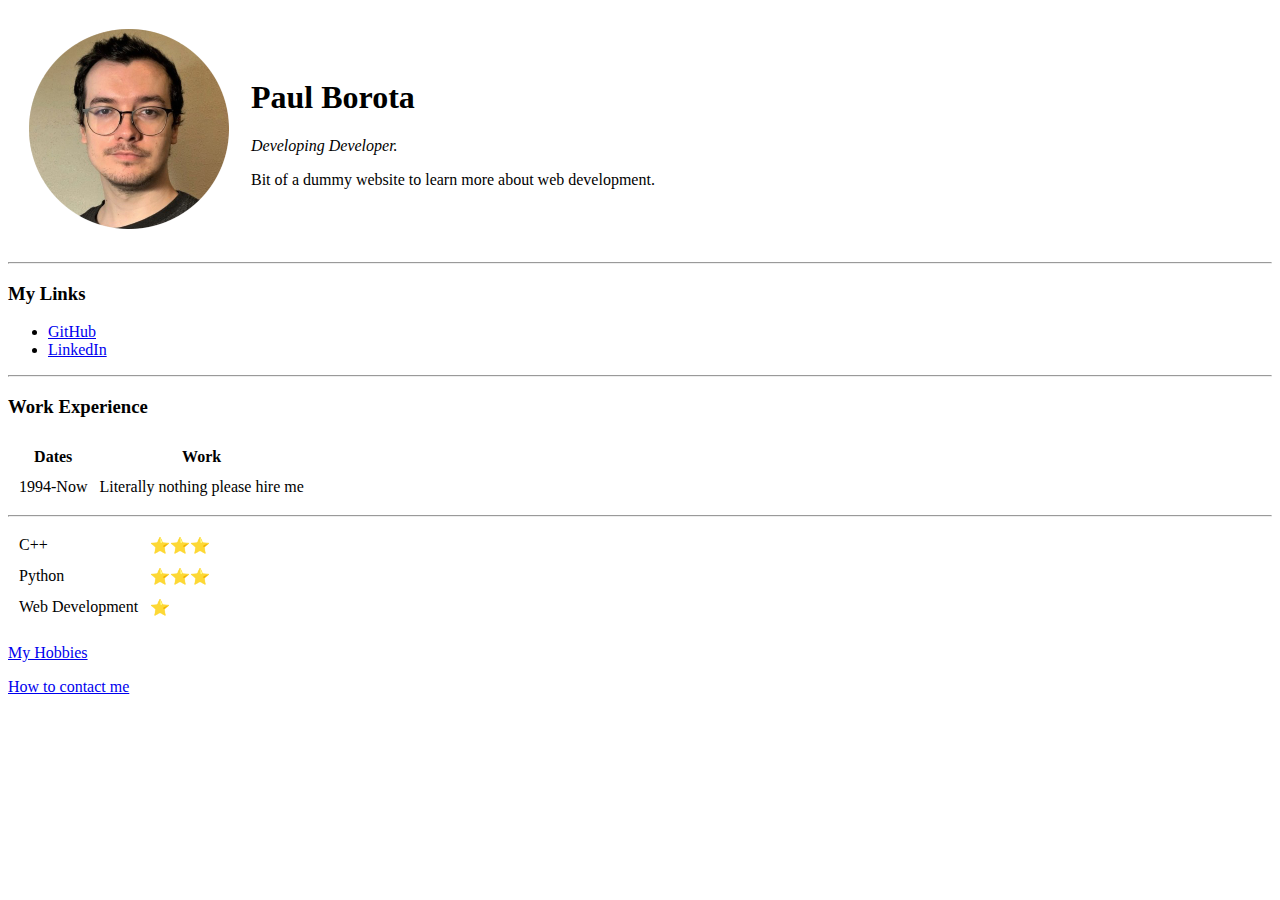
==== index.html @ e9266dd0 "Added Initial PW files" ====
<!DOCTYPE html>
<html>
    <head>
        <meta charset="utf-8">
        <title>Paul's Personal Site</title>
    </head>

    <body>
        <table cellspacing="20">
            <td><img src="images/paul.png" alt="paul profile picture"></td>
            <td><h1>Paul Borota</h1>
                <p><em>Developing Developer.</em></p>
            <p>Bit of a dummy website to learn more about web development.</p></td>
        </table>
        <hr>
        <h3>My Links</h3>
        <ul>
            <li><a href="https://github.com/paborota">GitHub</a></li>
            <li><a href="https://www.linkedin.com/feed/">LinkedIn</a></li>
        </ul>
        <hr>
        <h3>Work Experience</h3>
        <p></p>
        <table cellspacing="10">
            <thead>
                <tr>
                    <th>Dates</th>
                    <th>Work</th>
                </tr>
            </thead>
            <tbody>
                <tr>
                    <td>1994-Now</td>
                    <td>Literally nothing please hire me</td>
                </tr>
            </tbody>
        </table>
        <hr>
        <table cellspacing="10">
            <tbody>
                <tr>
                    <td>C++</td>
                    <td>⭐⭐⭐</td>
                </tr>
                <tr>
                    <td>Python</td>
                    <td>⭐⭐⭐</td>
                </tr>
                <tr>
                    <td>Web Development</td>
                    <td>⭐</td>
                </tr>
            </tbody>
        </table>
        <p><a href="hobbies.html">My Hobbies</a></p>
        <p><a href="contact-me.html">How to contact me</a></p>
    </body>
</html>
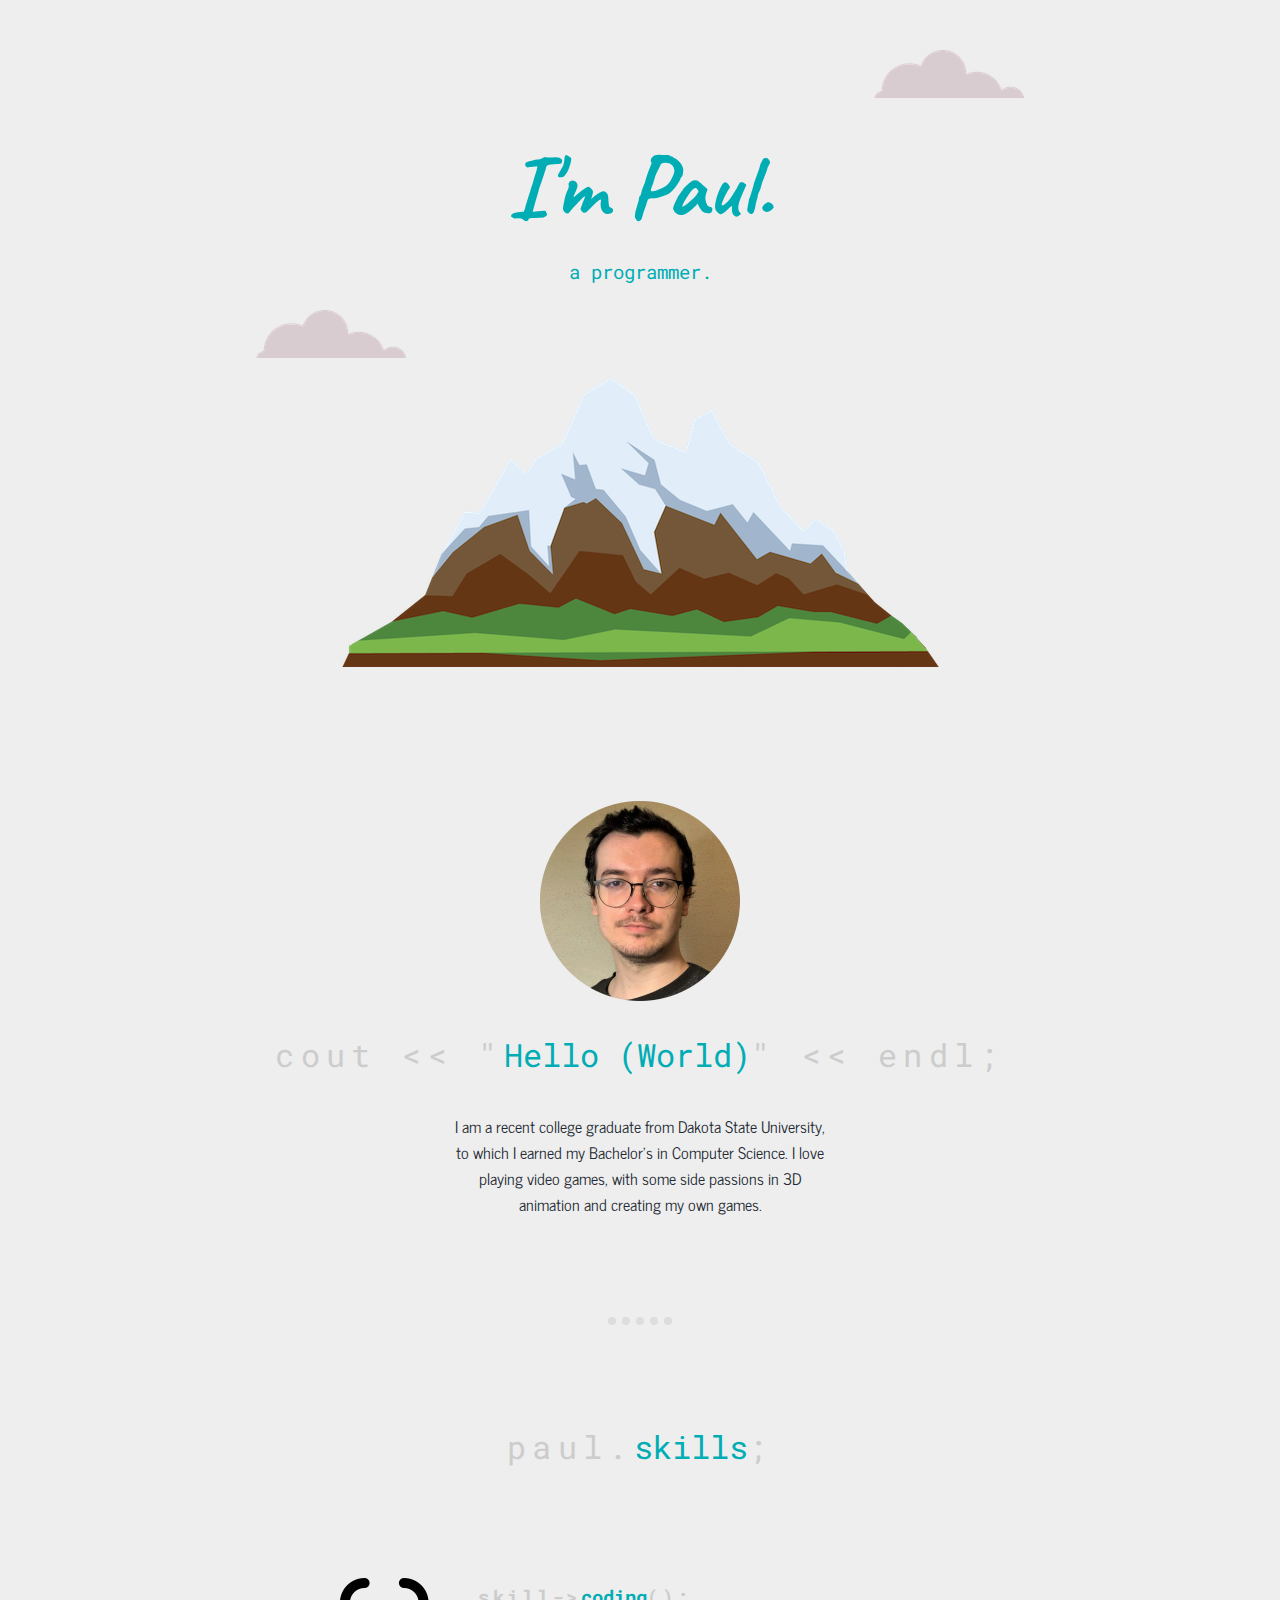
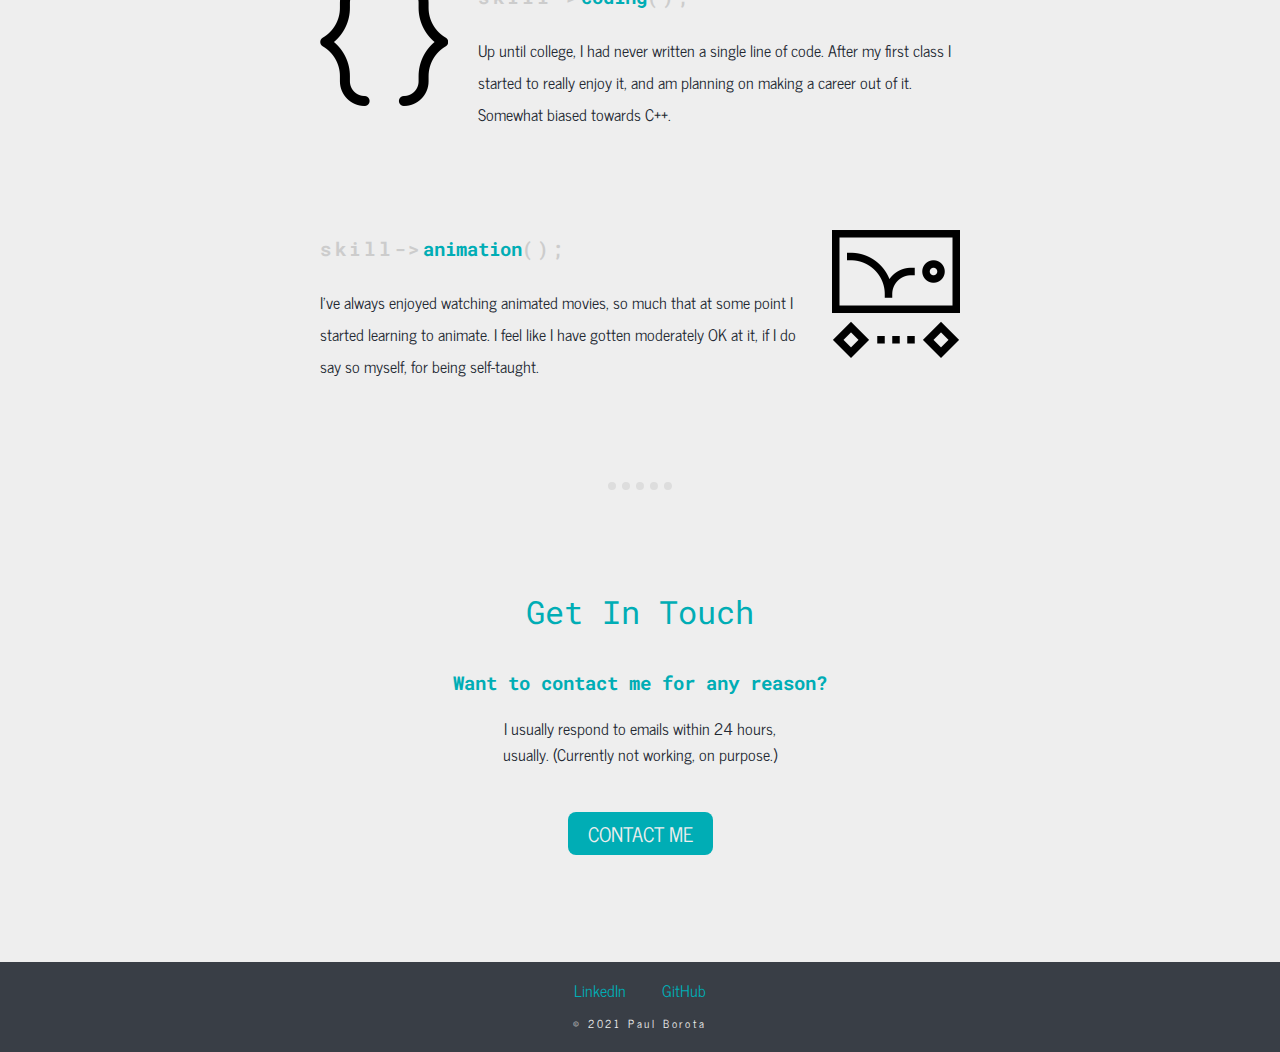
==== commit 1bc7434f: "Added CSS" ====
--- a/index.html
+++ b/index.html
@@ -1,58 +1,60 @@
-<!DOCTYPE html>
-<html>
-    <head>
-        <meta charset="utf-8">
-        <title>Paul's Personal Site</title>
-    </head>
-
-    <body>
-        <table cellspacing="20">
-            <td><img src="images/paul.png" alt="paul profile picture"></td>
-            <td><h1>Paul Borota</h1>
-                <p><em>Developing Developer.</em></p>
-            <p>Bit of a dummy website to learn more about web development.</p></td>
-        </table>
-        <hr>
-        <h3>My Links</h3>
-        <ul>
-            <li><a href="https://github.com/paborota">GitHub</a></li>
-            <li><a href="https://www.linkedin.com/feed/">LinkedIn</a></li>
-        </ul>
-        <hr>
-        <h3>Work Experience</h3>
-        <p></p>
-        <table cellspacing="10">
-            <thead>
-                <tr>
-                    <th>Dates</th>
-                    <th>Work</th>
-                </tr>
-            </thead>
-            <tbody>
-                <tr>
-                    <td>1994-Now</td>
-                    <td>Literally nothing please hire me</td>
-                </tr>
-            </tbody>
-        </table>
-        <hr>
-        <table cellspacing="10">
-            <tbody>
-                <tr>
-                    <td>C++</td>
-                    <td>⭐⭐⭐</td>
-                </tr>
-                <tr>
-                    <td>Python</td>
-                    <td>⭐⭐⭐</td>
-                </tr>
-                <tr>
-                    <td>Web Development</td>
-                    <td>⭐</td>
-                </tr>
-            </tbody>
-        </table>
-        <p><a href="hobbies.html">My Hobbies</a></p>
-        <p><a href="contact-me.html">How to contact me</a></p>
-    </body>
+<!DOCTYPE html>
+<html lang="en">
+
+<head>
+    <meta charset="UTF-8">
+    <title>Paul Borota</title>
+    <link rel="stylesheet" type="text/css" href="css/styles.css">
+    <link rel="icon" href="images/favicon.ico">
+    <link rel="preconnect" href="https://fonts.googleapis.com">
+    <link rel="preconnect" href="https://fonts.gstatic.com" crossorigin>
+    <link href="https://fonts.googleapis.com/css2?family=Caveat&family=News+Cycle&family=Roboto+Mono&display=swap" rel="stylesheet">
+</head>
+
+<body>
+    <div class="container top-container">
+        <img class="cloud top-cloud" src="images/cloud.png">
+        <h1 id="name-intro">I'm Paul.</h1>
+        <h2 class="pro-intro">a programmer.</h2>
+        <img class="cloud bottom-cloud" src="images/cloud.png">
+        <img src="images/mountain.png">
+    </div>
+    <div class="middle-container">
+  <div class="profile">
+    <img src="images/paul.png" alt="">
+      <h2><span class="flavor-text">cout << "</span>Hello (World)<span class="flavor-text">" << endl;</span></h2>
+    <p class="profile-desc">I am a recent college graduate from Dakota State University, to which I earned my Bachelor's in Computer Science. I love playing video games, with some side passions in 3D animation and creating my own games.</p>
+  </div>
+  <hr>
+  <div class="middle-container skills">
+    <h2><span class="flavor-text">paul.</span>skills<span class="flavor-text">;</span></h2>
+    <div class="skill-row">
+      <img class="coding-img" src="images/programming.png" alt="">
+        <h3><span class="flavor-text">skill-></span>coding<span class="flavor-text">();</span></h3>
+      <p class="code-skill-description">Up until college, I had never written a single line of code. After my first class I started to really enjoy it, and am planning on making a career out of it. Somewhat biased towards C++.</p>
+    </div>
+    <div class="skill-row">
+      <img class="animation-img" src="images/animation.png" alt="">
+        <h3><span class="flavor-text">skill-></span>animation<span class="flavor-text">();</span></h3>
+      <p class="animation-skill-description">I've always enjoyed watching animated movies, so much that at some point I started learning to animate. I feel like I have gotten moderately OK at it, if I do say so myself, for being self-taught. </p>
+    </div>
+  </div>
+  <hr>
+  <div class="middle-container contact-me">
+    <h2>Get In Touch</h2>
+    <h3>Want to contact me for any reason?</h3>
+    <p class="contact-desc">I usually respond to emails within 24 hours, usually. (Currently not working, on purpose.)</p>
+    <a class="btn" href="mailto:name@email.com">CONTACT ME</a>
+  </div>
+</div>
+
+
+<div class="bottom-container">
+  <a class="footer-link" href="https://www.linkedin.com/in/paul-borota-">LinkedIn</a>
+  <a class="footer-link" href="https://github.com/paborota">GitHub</a>
+  <p class="copyright-text">© 2021 Paul Borota</p>
+</div>
+
+</body>
+
 </html>--- a/css/styles.css
+++ b/css/styles.css
@@ -0,0 +1,157 @@
+body {
+    margin: 0;
+    text-align: center;
+    font-family: "News Cycle", serif;
+    color: #222831;
+}
+
+hr {
+    background-color: #EEEEEE;
+    border-color: #DDDDDD;
+    border-style: dotted;
+    border-top-width: 8px;
+    border-bottom-style: none;
+    border-left-style: none;
+    border-right-style: none;
+    margin: 100px auto;
+    width: 5%;
+}
+
+h2 {
+    font-family: "Roboto Mono", monospace;
+    color: #00ADB5;
+    font-size: 2em;
+    font-weight: normal;
+    padding-bottom: 10px;
+}
+
+h3 {
+    font-family: "Roboto Mono", sans-serif;
+    color: #00ADB5;
+}
+
+a {
+    color: #00ADB5;
+    margin: auto 1em auto 1em;
+    text-decoration: none;
+}
+
+.flavor-text {
+    color: #CCCCCC;
+    letter-spacing: .2em;
+}
+
+.cloud {
+    position: absolute;
+}
+
+.top-cloud {
+    top: 50px;
+    right: 20%;
+}
+
+.bottom-cloud {
+    left: 20%;
+}
+
+.animation-img {
+    width: 20%;
+    float: right;
+    margin-left: 30px;
+}
+
+.coding-img {
+    width: 20%;
+    float: left;
+    margin-right: 30px;
+}
+
+.container {
+    width: 200px;
+    height: 200px;
+}
+
+.top-container {
+    background-color: #EEEEEE;
+    position: relative;
+    padding-top: 100px;
+    width: auto;
+    height: auto;
+    margin: 0;
+}
+
+.middle-container {
+    background-color: #EEEEEE;
+}
+
+.profile {
+    margin: 0 auto 0 auto;
+    padding-top: 8em;
+}
+
+.profile-desc {
+    margin: 0 auto 0 auto;
+    width: 30%;
+}
+
+.contact-me {
+    padding-bottom: 7em;
+}
+
+.bottom-container {
+    background-color: #393E46;
+    padding-top: 15px;
+    padding-bottom: 20px;
+}
+
+.skill-row {
+    width: 50%;
+    margin: 100px auto 100px auto;
+    text-align: left;
+    line-height: 2;
+}
+
+.pro-intro {
+    font-size: 1.2rem;
+}
+
+.contact-desc {
+    margin: 20px auto 50px;
+    width: 25%;
+}
+
+.footer-link {
+    line-height: .9em;
+}
+
+.copyright-text {
+    color: #EEEEEE;
+    margin-bottom: 0;
+    font-size: .7em;
+    letter-spacing: .25em;
+}
+
+.btn {
+    -webkit-border-radius: 8;
+    -moz-border-radius: 8;
+    border-radius: 8px;
+    color: #EEEEEE;
+    font-size: 20px;
+    background: #00ADB5;
+    padding: 5px 20px 5px 20px;
+    margin-top: 2em;
+    margin-bottom: 5em;
+    text-decoration: none;
+}
+
+.btn:hover {
+  background: #73d5e6;
+  text-decoration: none;
+}
+
+#name-intro {
+    color: #00ADB5;
+    margin: 30px auto 0 auto;
+    font-family: "Caveat", cursive;
+    font-size: 5.625em;
+}